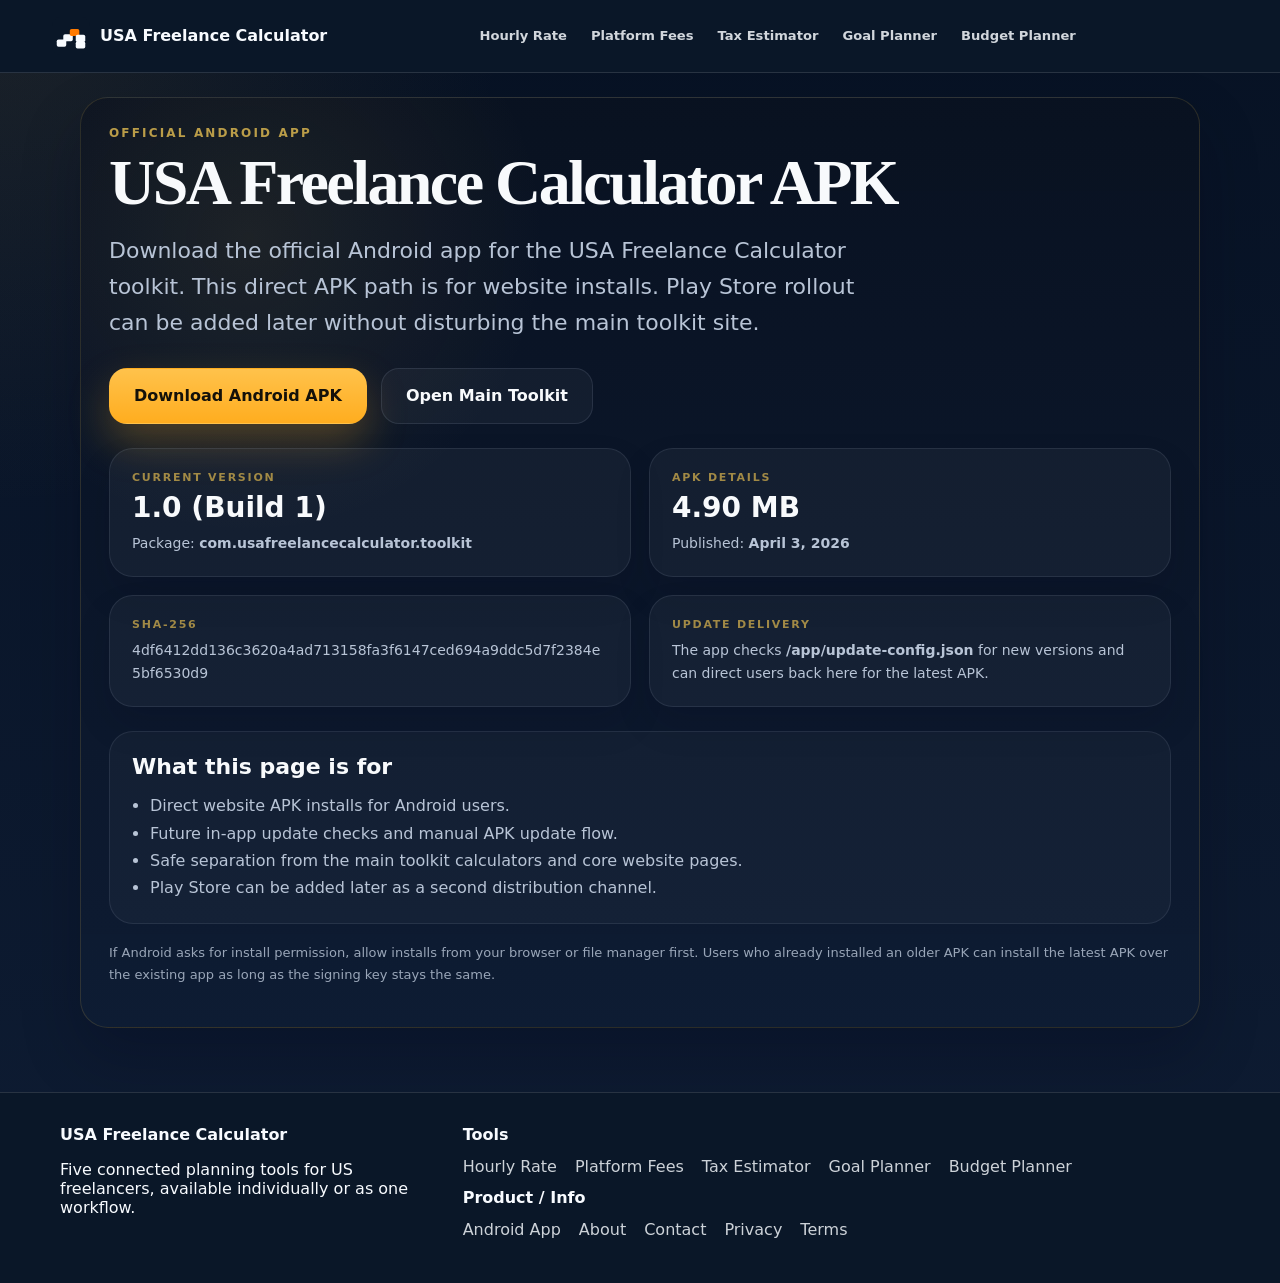
==== app/index.html @ afae3a7e "feat: integrate shared shell across website" ====
<!DOCTYPE html>
<html lang="en">
<head>
  <meta charset="utf-8" />
  <meta name="viewport" content="width=device-width, initial-scale=1" />
  <title>USA Freelance Calculator Android App</title>
  <meta name="description" content="Download the official USA Freelance Calculator Android APK. View the current version, package id, checksum, and update details." />
  <link rel="canonical" href="https://usafreelancecalculator.com/app/" />
  <link rel="icon" href="/favicon.ico" sizes="any" />
  <link rel="icon" type="image/png" sizes="32x32" href="/favicon-32x32.png" />
  <link rel="icon" type="image/png" sizes="16x16" href="/favicon-16x16.png" />
  <link rel="apple-touch-icon" href="/apple-touch-icon.png" />
  <style>
    :root {
      --bg: #071224;
      --panel: #0d1a30;
      --panel-soft: #12233f;
      --text: #f8fafc;
      --muted: #b8c4d6;
      --line: rgba(201, 168, 76, 0.18);
      --gold: #c9a84c;
      --accent: #ffb020;
      --shadow: 0 28px 60px rgba(2, 6, 23, 0.24);
    }

    * { box-sizing: border-box; }
    body {
      margin: 0;
      min-height: 100vh;
      font-family: system-ui, -apple-system, BlinkMacSystemFont, "Segoe UI", sans-serif;
      color: var(--text);
      background:
        radial-gradient(circle at top left, rgba(201, 168, 76, 0.10), transparent 28%),
        linear-gradient(180deg, #071224 0%, #0e1c33 100%);
    }

    a { color: inherit; text-decoration: none; }

    .wrap {
      width: min(1120px, calc(100% - 32px));
      margin: 0 auto;
      padding: 24px 0 64px;
    }

    .hero {
      border: 1px solid var(--line);
      border-radius: 28px;
      padding: 28px;
      background:
        radial-gradient(circle at 15% 15%, rgba(201, 168, 76, 0.10), transparent 24%),
        linear-gradient(180deg, rgba(9, 18, 33, 0.98) 0%, rgba(14, 28, 51, 0.96) 100%);
      box-shadow: var(--shadow);
    }

    .eyebrow {
      margin: 0 0 12px;
      font-size: 12px;
      font-weight: 800;
      letter-spacing: 0.18em;
      text-transform: uppercase;
      color: rgba(201, 168, 76, 0.92);
    }

    h1 {
      margin: 0;
      font: 800 clamp(36px, 6vw, 64px)/0.98 Georgia, serif;
      letter-spacing: -0.04em;
    }

    .hero-copy {
      margin: 18px 0 0;
      max-width: 760px;
      font-size: clamp(17px, 2.8vw, 22px);
      line-height: 1.65;
      color: var(--muted);
    }

    .cta-row {
      display: flex;
      flex-wrap: wrap;
      gap: 14px;
      margin-top: 26px;
    }

    .btn {
      display: inline-flex;
      align-items: center;
      justify-content: center;
      min-height: 56px;
      padding: 0 24px;
      border-radius: 18px;
      font-size: 16px;
      font-weight: 800;
      border: 1px solid transparent;
      transition: transform 0.18s ease, box-shadow 0.18s ease, border-color 0.18s ease;
    }

    .btn:active { transform: scale(0.985); }

    .btn-primary {
      color: #14110a;
      background: linear-gradient(180deg, #ffc24b 0%, #ffad1f 100%);
      box-shadow: 0 18px 40px rgba(255, 176, 32, 0.26);
    }

    .btn-secondary {
      color: var(--text);
      background: rgba(255, 255, 255, 0.04);
      border-color: rgba(148, 163, 184, 0.16);
    }

    .grid {
      display: grid;
      grid-template-columns: repeat(2, minmax(0, 1fr));
      gap: 18px;
      margin-top: 24px;
    }

    .card {
      border: 1px solid rgba(148, 163, 184, 0.14);
      border-radius: 24px;
      padding: 22px;
      background: rgba(255, 255, 255, 0.04);
      box-shadow: 0 18px 36px rgba(2, 6, 23, 0.12);
    }

    .card-label {
      margin: 0 0 8px;
      font-size: 11px;
      font-weight: 800;
      letter-spacing: 0.16em;
      text-transform: uppercase;
      color: rgba(201, 168, 76, 0.78);
    }

    .card-value {
      margin: 0;
      font-size: 28px;
      font-weight: 800;
      line-height: 1.15;
    }

    .card-copy {
      margin: 8px 0 0;
      font-size: 14px;
      line-height: 1.6;
      color: var(--muted);
      word-break: break-word;
    }

    .notes {
      margin-top: 24px;
      padding: 22px;
      border-radius: 24px;
      border: 1px solid rgba(148, 163, 184, 0.14);
      background: rgba(255, 255, 255, 0.03);
    }

    .notes h2 {
      margin: 0 0 12px;
      font-size: 22px;
      line-height: 1.2;
    }

    .notes ul {
      margin: 0;
      padding-left: 18px;
      color: var(--muted);
      line-height: 1.7;
    }

    .footer {
      margin-top: 18px;
      color: rgba(184, 196, 214, 0.82);
      font-size: 13px;
      line-height: 1.7;
    }

    @media (max-width: 780px) {
      .wrap {
        width: min(100% - 20px, 760px);
        padding-top: 16px;
      }

      .hero {
        padding: 22px 18px;
        border-radius: 22px;
      }

      .grid {
        grid-template-columns: 1fr;
      }

      .btn {
        width: 100%;
      }
    }
  </style>
  <link rel="stylesheet" href="../assets/site-shell.css">
  <script defer src="../assets/js/site-shell.js"></script>
</head>
<body>
<header class="ufc-shell-header" data-site-shell>
  <div class="ufc-shell-inner">
    <a class="ufc-shell-brand" href="../index.html" data-shell-page="/">
      <img class="ufc-shell-brand-mark" src="../assets/icon.svg" alt="" width="38" height="38">
      <span>USA Freelance Calculator</span>
    </a>
    <nav class="ufc-shell-primary-nav" aria-label="Freelance calculator tools">
      <a class="ufc-shell-tool-link" href="../hourly-rate-calculator.html" data-shell-page="/hourly-rate-calculator.html">Hourly Rate</a>
      <a class="ufc-shell-tool-link" href="../platform-fee-calculator.html" data-shell-page="/platform-fee-calculator.html">Platform Fees</a>
      <a class="ufc-shell-tool-link" href="../tax-estimator.html" data-shell-page="/tax-estimator.html">Tax Estimator</a>
      <a class="ufc-shell-tool-link" href="../income-goal-planner.html" data-shell-page="/income-goal-planner.html">Goal Planner</a>
      <a class="ufc-shell-tool-link" href="../budget-planner.html" data-shell-page="/budget-planner.html">Budget Planner</a>
    </nav>
    <div class="ufc-shell-actions">
      <button type="button" class="ufc-shell-menu-trigger" data-shell-menu-trigger aria-label="Open site menu" aria-controls="ufc-shell-menu" aria-expanded="false">⋮</button>
    </div>
  </div>
</header>
<div class="ufc-shell-backdrop" data-shell-backdrop data-shell-open="false" aria-hidden="true"></div>
<aside id="ufc-shell-menu" class="ufc-shell-menu" data-shell-menu data-shell-open="false" aria-hidden="true" role="dialog" aria-modal="true" aria-label="Site navigation">
  <button type="button" class="ufc-shell-menu-close" data-shell-menu-close aria-label="Close site menu">×</button>
    <a class="ufc-shell-menu-link" href="../index.html" data-shell-page="/">All Tools / Home</a>
    <a class="ufc-shell-menu-link" href="../hourly-rate-calculator.html" data-shell-page="/hourly-rate-calculator.html">Hourly Rate</a>
    <a class="ufc-shell-menu-link" href="../platform-fee-calculator.html" data-shell-page="/platform-fee-calculator.html">Platform Fees</a>
    <a class="ufc-shell-menu-link" href="../tax-estimator.html" data-shell-page="/tax-estimator.html">Tax Estimator</a>
    <a class="ufc-shell-menu-link" href="../income-goal-planner.html" data-shell-page="/income-goal-planner.html">Goal Planner</a>
    <a class="ufc-shell-menu-link" href="../budget-planner.html" data-shell-page="/budget-planner.html">Budget Planner</a>
    <a class="ufc-shell-menu-link" href="../app/" data-shell-page="/app/">Android App</a>
    <button type="button" class="ufc-shell-menu-link" data-shell-share>Share this page</button>
    <a class="ufc-shell-menu-link" href="../about.html" data-shell-page="/about.html">About</a>
    <a class="ufc-shell-menu-link" href="../contact.html" data-shell-page="/contact.html">Contact</a>
    <a class="ufc-shell-menu-link" href="../privacy.html" data-shell-page="/privacy.html">Privacy</a>
    <a class="ufc-shell-menu-link" href="../terms.html" data-shell-page="/terms.html">Terms</a>
</aside>

  <main class="wrap">
    <section class="hero">
      <p class="eyebrow">Official Android App</p>
      <h1>USA Freelance Calculator APK</h1>
      <p class="hero-copy">
        Download the official Android app for the USA Freelance Calculator toolkit.
        This direct APK path is for website installs. Play Store rollout can be added later without disturbing the main toolkit site.
      </p>
      <div class="cta-row">
        <a class="btn btn-primary" href="/downloads/usafreelancecalculator-installable.apk" download>Download Android APK</a>
        <a class="btn btn-secondary" href="https://usafreelancecalculator.com/">Open Main Toolkit</a>
      </div>

      <div class="grid">
        <article class="card">
          <p class="card-label">Current Version</p>
          <p class="card-value">1.0 (Build 1)</p>
          <p class="card-copy">Package: <strong>com.usafreelancecalculator.toolkit</strong></p>
        </article>
        <article class="card">
          <p class="card-label">APK Details</p>
          <p class="card-value">4.90 MB</p>
          <p class="card-copy">Published: <strong>April 3, 2026</strong></p>
        </article>
        <article class="card">
          <p class="card-label">SHA-256</p>
          <p class="card-copy">4df6412dd136c3620a4ad713158fa3f6147ced694a9ddc5d7f2384e5bf6530d9</p>
        </article>
        <article class="card">
          <p class="card-label">Update Delivery</p>
          <p class="card-copy">The app checks <strong>/app/update-config.json</strong> for new versions and can direct users back here for the latest APK.</p>
        </article>
      </div>

      <section class="notes">
        <h2>What this page is for</h2>
        <ul>
          <li>Direct website APK installs for Android users.</li>
          <li>Future in-app update checks and manual APK update flow.</li>
          <li>Safe separation from the main toolkit calculators and core website pages.</li>
          <li>Play Store can be added later as a second distribution channel.</li>
        </ul>
      </section>

      <p class="footer">
        If Android asks for install permission, allow installs from your browser or file manager first.
        Users who already installed an older APK can install the latest APK over the existing app as long as the signing key stays the same.
      </p>
    </section>
  </main>



<footer class="ufc-shell-footer">
  <div class="ufc-shell-footer-grid">
    <div>
      <strong>USA Freelance Calculator</strong>
      <p>Five connected planning tools for US freelancers, available individually or as one workflow.</p>
    </div>
    <div>
      <strong>Tools</strong>
      <div class="ufc-shell-footer-links" aria-label="Calculator tools">
        <a href="../hourly-rate-calculator.html">Hourly Rate</a>
        <a href="../platform-fee-calculator.html">Platform Fees</a>
        <a href="../tax-estimator.html">Tax Estimator</a>
        <a href="../income-goal-planner.html">Goal Planner</a>
        <a href="../budget-planner.html">Budget Planner</a>
      </div>
      <strong>Product / Info</strong>
      <div class="ufc-shell-footer-links" aria-label="Product and information">
        <a href="../app/">Android App</a>
        <a href="../about.html">About</a>
        <a href="../contact.html">Contact</a>
        <a href="../privacy.html">Privacy</a>
        <a href="../terms.html">Terms</a>
      </div>
    </div>
  </div>
</footer>
</body>
</html>
---- assets/site-shell.css ----
:root {
  --ufc-shell-navy: #0a1728;
  --ufc-shell-orange: #ff7a00;
  --ufc-shell-white: #f8fbff;
  --ufc-shell-surface: #ffffff;
  --ufc-shell-surface-muted: #eef3f8;
  --ufc-shell-text: #172033;
  --ufc-shell-muted: #5f6b7c;
  --ufc-shell-border: rgba(10, 23, 40, 0.14);
  --ufc-shell-focus: #ff7a00;
  --ufc-shell-shadow: 0 18px 48px rgba(10, 23, 40, 0.2);
}

body.dark {
  --ufc-shell-surface: #111f32;
  --ufc-shell-surface-muted: #17283d;
  --ufc-shell-text: #f8fbff;
  --ufc-shell-muted: #bdc9d8;
  --ufc-shell-border: rgba(248, 251, 255, 0.16);
}

.ufc-shell-header {
  position: relative;
  z-index: 80;
  width: 100%;
  color: var(--ufc-shell-white);
  background: var(--ufc-shell-navy);
  border-bottom: 1px solid rgba(248, 251, 255, 0.12);
}

.ufc-shell-inner {
  display: flex;
  width: min(100%, 1240px);
  min-height: 64px;
  margin-inline: auto;
  padding: 10px clamp(14px, 3vw, 32px);
  align-items: center;
  gap: 12px;
  box-sizing: border-box;
}

.ufc-shell-brand {
  display: inline-flex;
  min-width: 0;
  min-height: 44px;
  align-items: center;
  gap: 10px;
  color: var(--ufc-shell-white);
  font-weight: 800;
  line-height: 1.15;
  text-decoration: none;
}

.ufc-shell-brand-mark {
  display: block;
  width: 38px;
  height: 38px;
  flex: 0 0 38px;
}

.ufc-shell-primary-nav {
  display: none;
  min-width: 0;
  align-items: center;
  gap: 4px;
}

.ufc-shell-tool-link,
.ufc-shell-menu-link {
  display: inline-flex;
  min-height: 44px;
  align-items: center;
  justify-content: center;
  border-radius: 10px;
  box-sizing: border-box;
  font-weight: 700;
  line-height: 1.2;
  text-decoration: none;
}

.ufc-shell-tool-link {
  padding: 8px 10px;
  color: rgba(248, 251, 255, 0.84);
  font-size: 0.82rem;
  white-space: nowrap;
}

.ufc-shell-tool-link:hover,
.ufc-shell-tool-link[aria-current="page"] {
  color: var(--ufc-shell-white);
  background: rgba(248, 251, 255, 0.11);
}

.ufc-shell-tool-link[aria-current="page"] {
  box-shadow: inset 0 -2px 0 var(--ufc-shell-orange);
}

.ufc-shell-actions {
  display: flex;
  margin-left: auto;
  align-items: center;
  gap: 8px;
  flex: 0 0 auto;
}

.ufc-shell-menu-trigger,
.ufc-shell-menu-close {
  display: inline-flex;
  width: 44px;
  min-width: 44px;
  height: 44px;
  padding: 0;
  align-items: center;
  justify-content: center;
  border: 1px solid currentColor;
  border-radius: 10px;
  font: inherit;
  cursor: pointer;
}

.ufc-shell-menu-trigger {
  color: var(--ufc-shell-white);
  background: rgba(248, 251, 255, 0.08);
}

.ufc-shell-backdrop {
  position: fixed;
  z-index: 190;
  inset: 0;
  visibility: hidden;
  opacity: 0;
  background: rgba(10, 23, 40, 0.64);
  transition: opacity 160ms ease, visibility 160ms ease;
}

.ufc-shell-backdrop[data-shell-open="true"] {
  visibility: visible;
  opacity: 1;
}

.ufc-shell-menu {
  position: fixed;
  z-index: 200;
  top: 0;
  right: 0;
  width: min(88vw, 360px);
  height: 100dvh;
  padding: 18px;
  overflow-y: auto;
  color: var(--ufc-shell-text);
  background: var(--ufc-shell-surface);
  border-left: 1px solid var(--ufc-shell-border);
  box-shadow: var(--ufc-shell-shadow);
  box-sizing: border-box;
  visibility: hidden;
  transform: translateX(100%);
  transition: transform 180ms ease, visibility 180ms ease;
}

.ufc-shell-menu[data-shell-open="true"] {
  visibility: visible;
  transform: translateX(0);
}

.ufc-shell-menu-close {
  margin-left: auto;
  color: var(--ufc-shell-text);
  background: var(--ufc-shell-surface-muted);
  border-color: var(--ufc-shell-border);
}

.ufc-shell-menu-link {
  width: 100%;
  margin-top: 4px;
  padding: 10px 12px;
  justify-content: flex-start;
  color: var(--ufc-shell-text);
}

.ufc-shell-menu-link:hover,
.ufc-shell-menu-link[aria-current="page"] {
  color: var(--ufc-shell-text);
  background: var(--ufc-shell-surface-muted);
}

.ufc-shell-menu-link[aria-current="page"] {
  box-shadow: inset 3px 0 0 var(--ufc-shell-orange);
}

.ufc-shell-footer {
  width: 100%;
  color: var(--ufc-shell-white);
  background: var(--ufc-shell-navy);
  border-top: 1px solid rgba(248, 251, 255, 0.12);
}

.ufc-shell-footer-grid {
  display: grid;
  width: min(100%, 1240px);
  margin-inline: auto;
  padding: 32px clamp(16px, 4vw, 40px);
  gap: 24px;
  box-sizing: border-box;
}

.ufc-shell-footer-links {
  display: flex;
  flex-wrap: wrap;
  gap: 6px 18px;
}

.ufc-shell-footer-links a {
  display: inline-flex;
  min-height: 44px;
  align-items: center;
  color: rgba(248, 251, 255, 0.82);
  text-decoration: none;
}

.ufc-shell-footer-links a:hover {
  color: var(--ufc-shell-white);
}

.ufc-shell-brand:focus-visible,
.ufc-shell-tool-link:focus-visible,
.ufc-shell-menu-trigger:focus-visible,
.ufc-shell-menu-close:focus-visible,
.ufc-shell-menu-link:focus-visible,
.ufc-shell-footer-links a:focus-visible {
  outline: 3px solid var(--ufc-shell-focus);
  outline-offset: 3px;
}

body.ufc-shell-menu-open {
  overflow: hidden;
}

@media (min-width: 900px) {
  .ufc-shell-inner {
    min-height: 72px;
  }

  .ufc-shell-primary-nav {
    display: flex;
    margin-left: auto;
  }

  .ufc-shell-menu-trigger {
    display: none;
  }

  .ufc-shell-footer-grid {
    grid-template-columns: minmax(220px, 1fr) minmax(0, 2fr);
    align-items: start;
  }
}

@media (prefers-reduced-motion: reduce) {
  .ufc-shell-backdrop,
  .ufc-shell-menu {
    transition: none;
  }
}
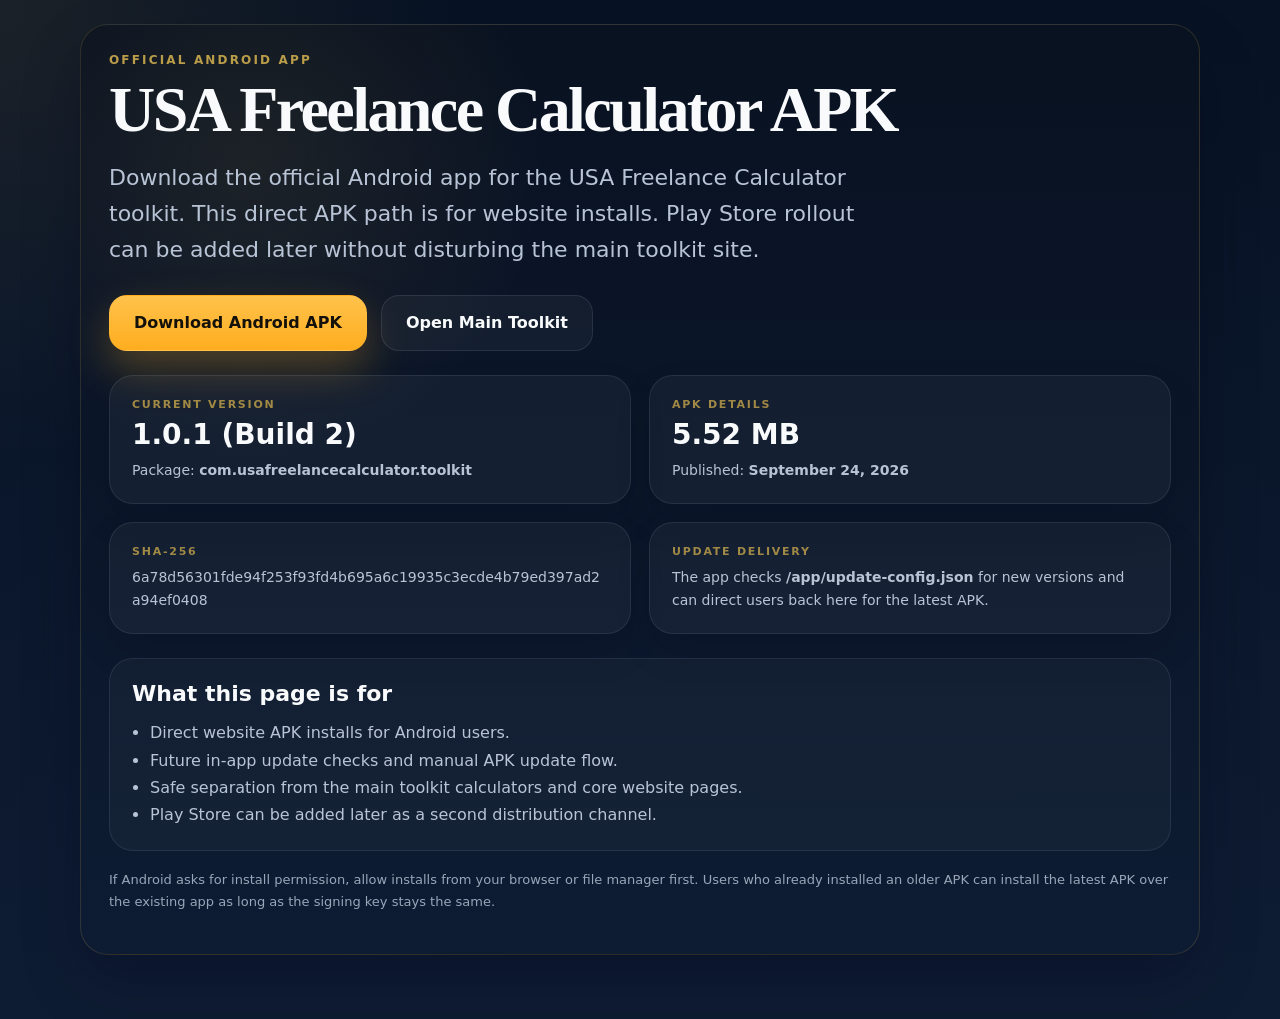
==== commit 2114f288: "Fix Android download page release details" ====
--- a/app/index.html
+++ b/app/index.html
@@ -196,45 +196,8 @@
       }
     }
   </style>
-  <link rel="stylesheet" href="../assets/site-shell.css">
-  <script defer src="../assets/js/site-shell.js"></script>
 </head>
 <body>
-<header class="ufc-shell-header" data-site-shell>
-  <div class="ufc-shell-inner">
-    <a class="ufc-shell-brand" href="../index.html" data-shell-page="/">
-      <img class="ufc-shell-brand-mark" src="../assets/icon.svg" alt="" width="38" height="38">
-      <span>USA Freelance Calculator</span>
-    </a>
-    <nav class="ufc-shell-primary-nav" aria-label="Freelance calculator tools">
-      <a class="ufc-shell-tool-link" href="../hourly-rate-calculator.html" data-shell-page="/hourly-rate-calculator.html">Hourly Rate</a>
-      <a class="ufc-shell-tool-link" href="../platform-fee-calculator.html" data-shell-page="/platform-fee-calculator.html">Platform Fees</a>
-      <a class="ufc-shell-tool-link" href="../tax-estimator.html" data-shell-page="/tax-estimator.html">Tax Estimator</a>
-      <a class="ufc-shell-tool-link" href="../income-goal-planner.html" data-shell-page="/income-goal-planner.html">Goal Planner</a>
-      <a class="ufc-shell-tool-link" href="../budget-planner.html" data-shell-page="/budget-planner.html">Budget Planner</a>
-    </nav>
-    <div class="ufc-shell-actions">
-      <button type="button" class="ufc-shell-menu-trigger" data-shell-menu-trigger aria-label="Open site menu" aria-controls="ufc-shell-menu" aria-expanded="false">⋮</button>
-    </div>
-  </div>
-</header>
-<div class="ufc-shell-backdrop" data-shell-backdrop data-shell-open="false" aria-hidden="true"></div>
-<aside id="ufc-shell-menu" class="ufc-shell-menu" data-shell-menu data-shell-open="false" aria-hidden="true" role="dialog" aria-modal="true" aria-label="Site navigation">
-  <button type="button" class="ufc-shell-menu-close" data-shell-menu-close aria-label="Close site menu">×</button>
-    <a class="ufc-shell-menu-link" href="../index.html" data-shell-page="/">All Tools / Home</a>
-    <a class="ufc-shell-menu-link" href="../hourly-rate-calculator.html" data-shell-page="/hourly-rate-calculator.html">Hourly Rate</a>
-    <a class="ufc-shell-menu-link" href="../platform-fee-calculator.html" data-shell-page="/platform-fee-calculator.html">Platform Fees</a>
-    <a class="ufc-shell-menu-link" href="../tax-estimator.html" data-shell-page="/tax-estimator.html">Tax Estimator</a>
-    <a class="ufc-shell-menu-link" href="../income-goal-planner.html" data-shell-page="/income-goal-planner.html">Goal Planner</a>
-    <a class="ufc-shell-menu-link" href="../budget-planner.html" data-shell-page="/budget-planner.html">Budget Planner</a>
-    <a class="ufc-shell-menu-link" href="../app/" data-shell-page="/app/">Android App</a>
-    <button type="button" class="ufc-shell-menu-link" data-shell-share>Share this page</button>
-    <a class="ufc-shell-menu-link" href="../about.html" data-shell-page="/about.html">About</a>
-    <a class="ufc-shell-menu-link" href="../contact.html" data-shell-page="/contact.html">Contact</a>
-    <a class="ufc-shell-menu-link" href="../privacy.html" data-shell-page="/privacy.html">Privacy</a>
-    <a class="ufc-shell-menu-link" href="../terms.html" data-shell-page="/terms.html">Terms</a>
-</aside>
-
   <main class="wrap">
     <section class="hero">
       <p class="eyebrow">Official Android App</p>
@@ -251,17 +214,17 @@
       <div class="grid">
         <article class="card">
           <p class="card-label">Current Version</p>
-          <p class="card-value">1.0 (Build 1)</p>
+          <p class="card-value">1.0.1 (Build 2)</p>
           <p class="card-copy">Package: <strong>com.usafreelancecalculator.toolkit</strong></p>
         </article>
         <article class="card">
           <p class="card-label">APK Details</p>
-          <p class="card-value">4.90 MB</p>
-          <p class="card-copy">Published: <strong>April 3, 2026</strong></p>
+          <p class="card-value">5.52 MB</p>
+          <p class="card-copy">Published: <strong>September 24, 2026</strong></p>
         </article>
         <article class="card">
           <p class="card-label">SHA-256</p>
-          <p class="card-copy">4df6412dd136c3620a4ad713158fa3f6147ced694a9ddc5d7f2384e5bf6530d9</p>
+          <p class="card-copy">6a78d56301fde94f253f93fd4b695a6c19935c3ecde4b79ed397ad2a94ef0408</p>
         </article>
         <article class="card">
           <p class="card-label">Update Delivery</p>
@@ -285,34 +248,5 @@
       </p>
     </section>
   </main>
-
-
-
-<footer class="ufc-shell-footer">
-  <div class="ufc-shell-footer-grid">
-    <div>
-      <strong>USA Freelance Calculator</strong>
-      <p>Five connected planning tools for US freelancers, available individually or as one workflow.</p>
-    </div>
-    <div>
-      <strong>Tools</strong>
-      <div class="ufc-shell-footer-links" aria-label="Calculator tools">
-        <a href="../hourly-rate-calculator.html">Hourly Rate</a>
-        <a href="../platform-fee-calculator.html">Platform Fees</a>
-        <a href="../tax-estimator.html">Tax Estimator</a>
-        <a href="../income-goal-planner.html">Goal Planner</a>
-        <a href="../budget-planner.html">Budget Planner</a>
-      </div>
-      <strong>Product / Info</strong>
-      <div class="ufc-shell-footer-links" aria-label="Product and information">
-        <a href="../app/">Android App</a>
-        <a href="../about.html">About</a>
-        <a href="../contact.html">Contact</a>
-        <a href="../privacy.html">Privacy</a>
-        <a href="../terms.html">Terms</a>
-      </div>
-    </div>
-  </div>
-</footer>
 </body>
 </html>
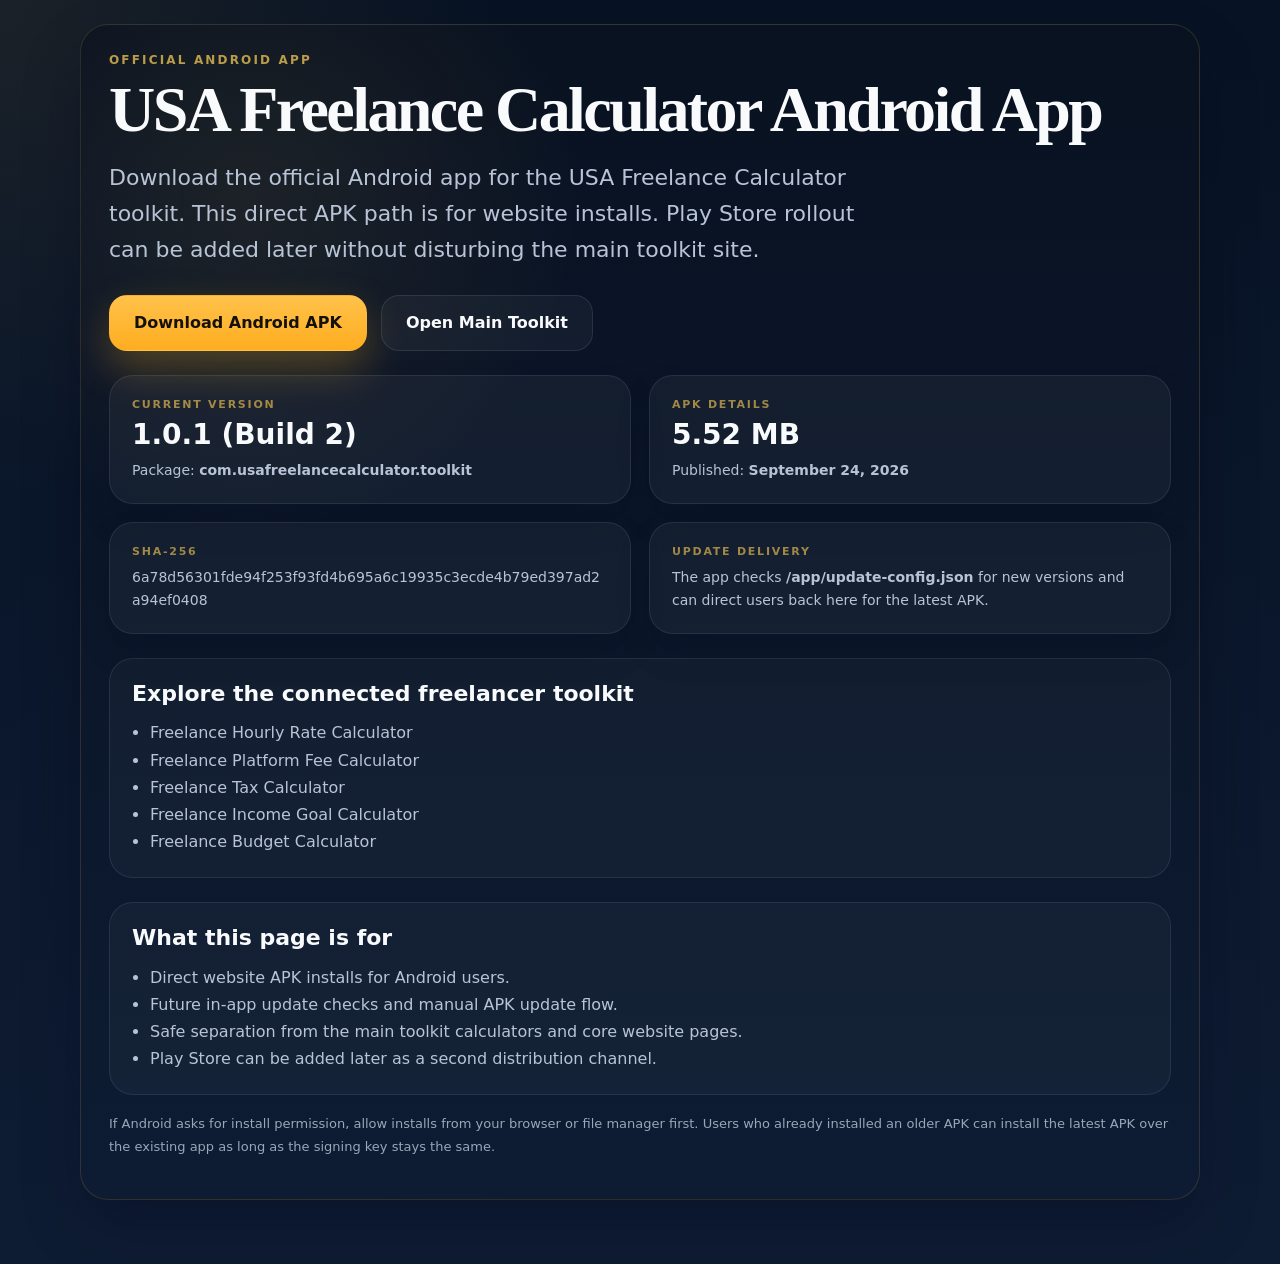
==== commit cad6f36d: "feat: finish income and technical SEO" ====
--- a/app/index.html
+++ b/app/index.html
@@ -6,6 +6,29 @@
   <title>USA Freelance Calculator Android App</title>
   <meta name="description" content="Download the official USA Freelance Calculator Android APK. View the current version, package id, checksum, and update details." />
   <link rel="canonical" href="https://usafreelancecalculator.com/app/" />
+  <meta name="robots" content="index, follow" />
+  <meta property="og:type" content="website" />
+  <meta property="og:site_name" content="USA Freelance Calculator" />
+  <meta property="og:title" content="USA Freelance Calculator Android App" />
+  <meta property="og:description" content="Download the official USA Freelance Calculator Android APK and verify the current version, package id, and SHA-256 checksum." />
+  <meta property="og:url" content="https://usafreelancecalculator.com/app/" />
+  <meta name="twitter:card" content="summary" />
+  <meta name="twitter:title" content="USA Freelance Calculator Android App" />
+  <meta name="twitter:description" content="Official Android APK download for the connected USA Freelance Calculator toolkit, with version and checksum details." />
+  <script type="application/ld+json">
+  {
+    "@context": "https://schema.org",
+    "@type": "SoftwareApplication",
+    "name": "USA Freelance Calculator Android App",
+    "operatingSystem": "Android",
+    "applicationCategory": "FinanceApplication",
+    "softwareVersion": "1.0.1",
+    "url": "https://usafreelancecalculator.com/app/",
+    "downloadUrl": "https://usafreelancecalculator.com/downloads/usafreelancecalculator-installable.apk",
+    "identifier": "com.usafreelancecalculator.toolkit",
+    "description": "Official Android app for the USA Freelance Calculator toolkit."
+  }
+  </script>
   <link rel="icon" href="/favicon.ico" sizes="any" />
   <link rel="icon" type="image/png" sizes="32x32" href="/favicon-32x32.png" />
   <link rel="icon" type="image/png" sizes="16x16" href="/favicon-16x16.png" />
@@ -201,7 +224,7 @@
   <main class="wrap">
     <section class="hero">
       <p class="eyebrow">Official Android App</p>
-      <h1>USA Freelance Calculator APK</h1>
+      <h1>USA Freelance Calculator Android App</h1>
       <p class="hero-copy">
         Download the official Android app for the USA Freelance Calculator toolkit.
         This direct APK path is for website installs. Play Store rollout can be added later without disturbing the main toolkit site.
@@ -231,6 +254,17 @@
           <p class="card-copy">The app checks <strong>/app/update-config.json</strong> for new versions and can direct users back here for the latest APK.</p>
         </article>
       </div>
+
+      <section class="notes">
+        <h2>Explore the connected freelancer toolkit</h2>
+        <ul>
+          <li><a href="/hourly-rate-calculator.html">Freelance Hourly Rate Calculator</a></li>
+          <li><a href="/platform-fee-calculator.html">Freelance Platform Fee Calculator</a></li>
+          <li><a href="/tax-estimator.html">Freelance Tax Calculator</a></li>
+          <li><a href="/income-goal-planner.html">Freelance Income Goal Calculator</a></li>
+          <li><a href="/budget-planner.html">Freelance Budget Calculator</a></li>
+        </ul>
+      </section>
 
       <section class="notes">
         <h2>What this page is for</h2>
